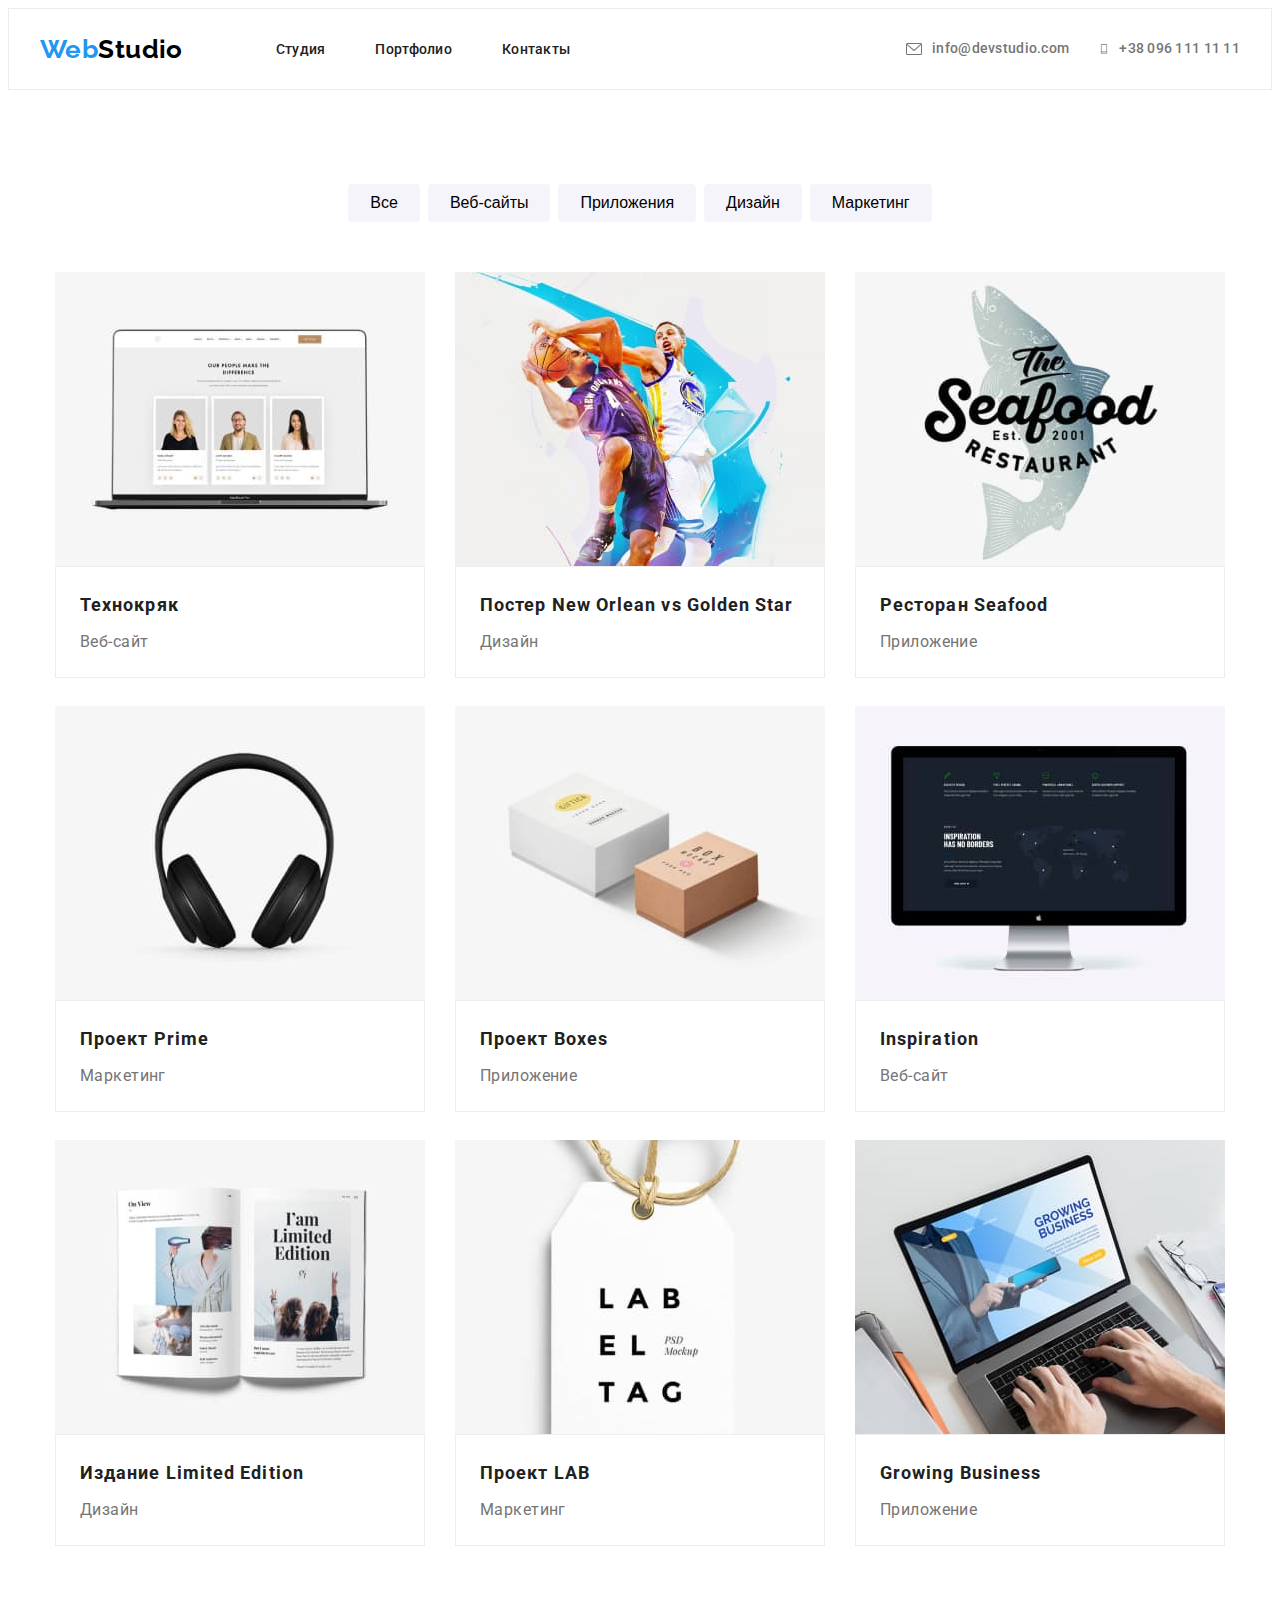
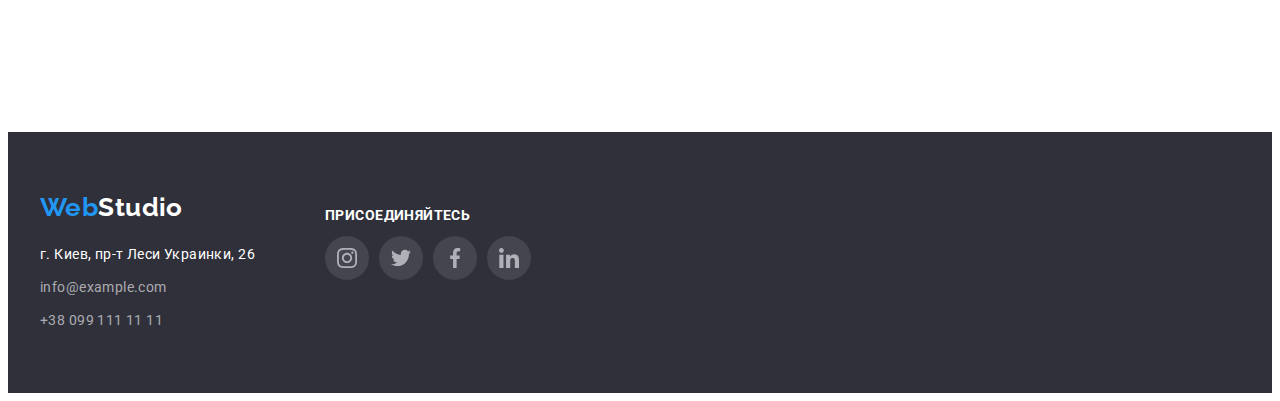
==== portfolio.html @ f8a9a01e "Add files via upload" ====
<!DOCTYPE html>
<html lang="ru">
<head>
    <meta charset="UTF-8">
    <meta http-equiv="X-UA-Compatible" content="IE=edge">
    <meta name="viewport" content="width=device-width, initial-scale=1.0">
    <title>WebStudio</title>
    <link rel="preconnect" href="https://fonts.googleapis.com">
    <link rel="preconnect" href="https://fonts.gstatic.com" crossorigin>
    <link href="https://fonts.googleapis.com/css2?family=Raleway:wght@700&family=Roboto:wght@400;500;700;900&display=swap"
        rel="stylesheet">
    <link rel="stylesheet" href="https://cdnjs.cloudflare.com/ajax/libs/modern-normalize/1.1.0/modern-normalize.min.css"
        integrity="sha512-wpPYUAdjBVSE4KJnH1VR1HeZfpl1ub8YT/NKx4PuQ5NmX2tKuGu6U/JRp5y+Y8XG2tV+wKQpNHVUX03MfMFn9Q=="
        crossorigin="anonymous" referrerpolicy="no-referrer" />
    <link rel="stylesheet" href="./css/styles.css">
</head>
<body>
    <header class="header">
        <div class="container container-header">
        <nav class="header-nav">
            <a class="link header-logo" href="" lang="en">Web<span class="header-logo-boot">Studio</span></a>
            <ul class="list header-list">
                <li class="header-item">
                    <a class="link header-link" href="./index.html">Студия</a>
                </li>
                <li class="header-item">
                    <a class="link header-link" href="./portfolio.html">Портфолио</a>
                </li>
                <li class="header-item">
                    <a class="link header-link" href="">Контакты</a>
                </li>
            </ul>
        </nav>
        <ul class="list header-list-too">
            <li class="header-item-too">
                <a class="header-mail link" href="mailto:info@devstudio.com">
                    <svg class="header-mail-icon" width="16" heigth="12">
                        <use href="imeges/icons.svg#icon-envelope"></use>
                    </svg>
                    info@devstudio.com</a>
            </li>
            <li class="header-item-too">
                <a class="header-tel link" href="tel:+380961111111">
                    <svg class="header-tel-icon" width="10" heigth="16">
                        <use href="imeges/icons.svg#icon-smartphone"></use>
                    </svg>
                    +38 096 111 11 11</a>
            </li>
        </ul>
        </div>
    </header>
    <main>
        <section class="link portfolio section">
            <div class="container">
            <h1 class="visually-hidden">Портфолио</h1>
                <ul class="list menu">
                    <li class="menu-link">
                        <button type="button" class="menu-btn">Все</button>
                    </li>
                    <li class="menu-link">
                        <button type="button" class="menu-btn">Веб-сайты</button>
                    </li>
                    <li class="menu-link">
                        <button type="button" class="menu-btn">Приложения</button>
                    </li>
                    <li class="menu-link">
                        <button type="button" class="menu-btn">Дизайн</button>
                    </li>
                    <li class="menu-link">
                        <button type="button" class="menu-btn">Маркетинг</button>
                    </li>
                </ul>
            <ul class="list bedge section">
               <li class="bedge-list">
                    <a class="link bedge-link" href="">
                    <img src="./imeges/bedge-img-1.jpg" alt="ноутбук">
                    <div class="bedge-text">
                        <h2 class="bedge-title">Технокряк</h2>
                        <p class="bedge-after-title">Веб-сайт</p>
                    </div>
                    </a>
               </li>
               <li class="bedge-list">
                    <a class="link bedge-link" href="">
                    <img src="./imeges/bedge-img-2.jpg" alt="Баскетбол">
                    <div class="bedge-text">
                        <h2 class="bedge-title">Постер New Orlean vs Golden Star</h2>
                        <p class="bedge-after-title">Дизайн</p>
                    </div>
                    </a>
                </li>
                <li class="bedge-list">
                    <a class="link bedge-link" href="">
                    <img src="./imeges/bedge-img-3.jpg" alt="Ресторан">
                    <div class="bedge-text">
                        <h2 class="bedge-title">Ресторан Seafood</h2>
                        <p class="bedge-after-title">Приложение</p>
                    </div>
                    </a>
                </li>
                <li class="bedge-list">
                    <a class="link bedge-link" href="">
                    <img src="./imeges/bedge-img-4.jpg" alt="Наушники">
                    <div class="bedge-text">
                        <h2 class="bedge-title">Проект Prime</h2>
                        <p class="bedge-after-title">Маркетинг</p>
                    </div>
                    </a>
                </li>
                <li class="bedge-list">
                    <a class="link bedge-link" href="">
                    <img src="./imeges/bedge-img-5.jpg" alt="Упаковки">
                    <div class="bedge-text">
                        <h2 class="bedge-title">Проект Boxes</h2>
                        <p class="bedge-after-title">Приложение</p>
                    </div>
                    </a>
                </li>
                <li class="bedge-list">
                    <a class="link bedge-link" href="">
                    <img src="./imeges/bedge-img-6.jpg" alt="Монитор">
                    <div class="bedge-text">
                        <h2 class="bedge-title">Inspiration</h2>
                        <p class="bedge-after-title">Веб-сайт</p>
                    </div>
                    </a>
                </li>
                <li class="bedge-list">
                    <a class="link bedge-link" href="">
                        <img src="./imeges/bedge-img-7.jpg" alt="Журнал">
                        <div class="bedge-text">
                            <h2 class="bedge-title">Издание Limited Edition</h2>
                            <p class="bedge-after-title">Дизайн</p>
                        </div>
                    </a>
                </li>
                <li class="bedge-list">
                    <a class="link bedge-link" href="">
                        <img src="./imeges/bedge-img-8.jpg" alt="Бирка">
                        <div class="bedge-text">
                            <h2 class="bedge-title">Проект LAB</h2>
                            <p class="bedge-after-title">Маркетинг</p>
                        </div>
                    </a>
                </li>
                <li class="bedge-list">
                    <a class="link bedge-link" href="">
                        <img src="./imeges/bedge-img-9.jpg" alt="Ноутбук на столе">
                        <div class="bedge-text">
                            <h2 class="bedge-title">Growing Business</h2>
                            <p class="bedge-after-title">Приложение</p>
                        </div>

                    </a>
                </li>
            </ul>
            </div>
        </section>
        <footer class="footer section">
            <div class="container container-footer">
                <div class="left-block">
                    <a class="link footer-logo" href="" lang="en">Web<span class="footer-logo-boot">Studio</span></a>
                    <address>
                        <ul class="list footer-list">
                            <li class="footer-link">
                                <a class="link footer-item" href="https://goo.gl/maps/QumN5bVakySatVLb9" target="_blank"
                                    rel="noopener noreferrer">г. Киев, пр-т Леси Украинки, 26</a>
                            </li>
                            <li class="footer-link">
                                <a class="link footer-mail" href="mailto:info@example.com">info@example.com</a>
                            </li>
                            <li class="footer-link">
                                <a class="link footer-tel" href="tel:+380991111111">+38 099 111 11 11</a>
                            </li>
                        </ul>
                    </address>
                </div>
                <div class="net-block">
                    <h2 class="net-text">Присоединяйтесь</h2>
                    <ul class="list net-list">
                        <li class="net-social-item">
                            <a href="" class="net-social-link">
                                <svg class="net-social-icon" width="20" height="20">
                                    <use href="imeges/icons.svg#icon-instagram"></use>
                                </svg>
                            </a>
                        </li>
                        <li class="net-social-item">
                            <a href="" class="net-social-link">
                                <svg class="net-social-icon" width="20" height="20">
                                    <use href="imeges/icons.svg#icon-twitter"></use>
                                </svg>
                            </a>
                        </li>
                        <li class="net-social-item">
                            <a href="" class="net-social-link">
                                <svg class="net-social-icon" width="20" height="20">
                                    <use href="imeges/icons.svg#icon-facebook"></use>
                                </svg>
                            </a>
                        </li>
                        <li class="net-social-item">
                            <a href="" class="net-social-link">
                                <svg class="net-social-icon" width="20" height="20">
                                    <use href="imeges/icons.svg#icon-linkedin"></use>
                                </svg>
                            </a>
                        </li>
                    </ul>
                </div>
            </div>
        </footer>
    </main>
</body>
</html>
---- css/styles.css ----
body {
  font-family: "Roboto", sans-serif;
  color: var(--back-color);
  background-color: var(--base-back-color);
  font-size: 14px;
  letter-spacing: 0.03em;
}

.list {
  list-style: none;
}

.link {
  text-decoration: none;
}

:root {
  --base-color: #212121;
  --base-back-color: white;
  --hover-color: #2196f3;
  --btn-hover-color: #188ce8;
  --contact-color: #757575;
  --contact-footer-color: rgba(255, 255, 255, 0.6);
  --title-studio-color: #ffffff;
  --back-color: black;
  --title-back-color: #2f303a;
  --menu-team-color: #f5f4fa;
}

p,
h1,
h2,
h3,
h4 {
  margin: 0;
}

ul {
  margin: 0;
  padding-left: 0;
}

button {
  cursor: pointer;
}

img {
  display: block;
}

.visually-hidden {
  position: absolute;
  width: 1px;
  height: 1px;
  margin: -1px;
  border: 0;
  padding: 0;

  white-space: nowrap;
  clip-path: inset(100%);
  clip: rect(0 0 0 0);
  overflow: hidden;
}

.container {
  width: 1200px;
  margin: 0 auto;
  padding-left: 15px;
  padding-right: 15px;
}

.section {
  padding-top: 94px;
  padding-bottom: 94px;
}

/*--------- HEADER -------- */

.header {
  background-color: var(--base-back-color);
  border: 1px solid #ececec;
}

.container-header {
  height: 80px;
  display: flex;
  align-items: center;
}

.header-nav {
  display: flex;
}

.header-list {
  display: flex;
  align-items: center;
  color: var(--base-color);
}

.header-item:not(:last-child) {
  margin-right: 50px;
}

.header-link {
  font-weight: 500;
  line-height: 1.14;
  letter-spacing: 0.02em;
  color: var(--base-color);
}

.header-logo {
  font-family: Raleway;
  font-weight: bold;
  font-size: 26px;
  line-height: 1.19; /* identical to box height */
  color: var(--hover-color);
  margin-right: 93px;
}

.header-logo-boot {
  font-weight: bold;
  font-size: 26px;
  line-height: 1.19; /* identical to box height */
  color: var(--back-color);
}

.header-list-too {
  display: flex;
  align-items: center;
  margin-left: auto;
}

.header-mail {
  font-weight: 500;
  line-height: 1.14;
  letter-spacing: 0.02em;
  color: var(--contact-color);
  display: flex;
  align-items: center;
  margin-right: 30px;
}

.header-mail-icon {
  margin-right: 10px;
  fill: var(--contact-color);
}

.header-mail:hover,
.header-mail:focus {
  color: var(--hover-color);
}

.header-mail:hover .header-mail-icon,
.header-mail:focus .header-mail-icon {
  fill: var(--hover-color);
}

.header-tel {
  font-weight: 500;
  line-height: 1.14;
  letter-spacing: 0.02em;
  color: var(--contact-color);
  display: flex;
  align-items: center;
}

.header-tel-icon {
  margin-right: 10px;
  fill: var(--contact-color);
}

.header-tel:hover,
.header-tel:focus {
  color: var(--hover-color);
}

.header-tel:hover .header-tel-icon,
.header-tel:focus .header-tel-icon {
  fill: var(--hover-color);
}

.header-link:hover,
.header-link:focus {
  color: var(--hover-color);
}

/*---------TITLE-----------*/

.title-link {
  padding-top: 200px;
  padding-bottom: 200px;
  background-color: var(--title-back-color);
  background-image: linear-gradient(
      rgba(47, 48, 58, 0.4),
      rgba(47, 48, 58, 0.4)
    ),
    url(../imeges/bg-maine.jpg);
  background-repeat: no-repeat;
  background-position: center;
  background-size: cover;
}

.container-title {
  display: flex;
  flex-direction: column;
  align-items: center;
}

.title {
  font-weight: 900;
  font-size: 44px;
  line-height: 1.36; /* or 136% */
  text-align: center;
  letter-spacing: 0.06em;
  text-transform: uppercase;
  color: var(--title-studio-color);
  margin-bottom: 30px;
  width: 696px;
}

.title-btn {
  font-weight: bold;
  font-size: 16px;
  line-height: 1.87; /* identical to box height, or 187% */
  width: 200px;
  height: 50px;
  display: flex;
  align-items: center;
  text-align: center;
  justify-content: center;
  letter-spacing: 0.06em;
  background-color: var(--hover-color);
  color: var(--title-studio-color);
  box-shadow: 0px 4px 4px rgba(0, 0, 0, 0.15);
  border-radius: 4px;
  border: navy;
}

.title-btn:hover,
.title-btn:focus {
  background-color: var(--btn-hover-color);
}

/*---------MENU----------*/

.menu {
  display: flex;
  justify-content: center;
  padding-bottom: 0px;
  margin-bottom: 50px;
}

.menu-btn {
  font-weight: 500;
  font-size: 16px;
  line-height: 1.62; /* identical to box height, or 162% */
  text-align: center;
  background: var(--menu-team-color);
  border-radius: 4px;
  padding: 6px 22px;
  border: navy;
}

.menu-link:not(:last-child) {
  margin-right: 8px;
}

.menu-btn:hover,
.menu-btn:focus {
  background-color: var(--hover-color);
  color: var(--title-studio-color);
  box-shadow: 0px 3px 1px rgba(0, 0, 0, 0.1), 0px 1px 2px rgba(0, 0, 0, 0.08),
    0px 2px 2px rgba(0, 0, 0, 0.12);
  border-radius: 4px;
}

/*-------PRIOR--------*/

.prior-list {
  display: flex;
  justify-content: center;
}

.prior-box-icon {
  width: 270px;
  height: 120px;
  background: #f5f4fa;
  border-radius: 4px;
  margin-bottom: 30px;
  display: flex;
  justify-content: center;
  align-items: center;
}

.prior-title-list {
  font-style: normal;
  font-weight: bold;
  line-height: 1.14;
  text-transform: uppercase;
  margin-bottom: 10px;
}

.prior-item:not(:last-child) {
  margin-right: 30px;
}

.prior-after-title {
  line-height: 1.71; /* or 171% */
  width: 270px;
  color: var(--contact-color);
}

/*--------WORK--------*/

.work {
  padding-top: 0px;
}
.work-list {
  display: flex;
  justify-content: center;
}

.work-item:not(:last-child) {
  margin-right: 30px;
}

.work-item {
  max-width: 100%;
  height: auto;
}

.work-title {
  font-weight: bold;
  font-size: 36px;
  line-height: 1.16;
  text-align: center;
  margin-bottom: 50px;
}

/*---------TEAM---------*/

.team {
  font-weight: bold;
  font-size: 36px;
  line-height: 1.16;
  text-align: center;
  background: var(--menu-team-color);
}

.team-item {
  background: var(--title-studio-color); /* material shadow v1 */
  box-shadow: 0px 1px 3px rgba(0, 0, 0, 0.12), 0px 1px 1px rgba(0, 0, 0, 0.14),
    0px 2px 1px rgba(0, 0, 0, 0.2);
  border-radius: 0px 0px 4px 4px;
}
.team-item:not(:last-child) {
  margin-right: 30px;
}

.team-list {
  display: flex;
  justify-content: center;
}

.team-title {
  font-weight: bold;
  font-size: 36px;
  line-height: 1.16;
  text-align: center;
  margin-bottom: 50px;
}

.team-item-content {
  padding-top: 30px;
}

.team-title-list {
  font-weight: 500;
  font-size: 16px;
  line-height: 1.18; /* identical to box height */
  text-align: center;
  margin-bottom: 10px;
}

.team-after-title {
  font-weight: normal;
  font-size: 16px;
  line-height: 1.18; /* identical to box height */
  text-align: center;
  color: var(--contact-color);
  letter-spacing: 0.03em;
  margin-bottom: 16px;
}

.team-social-list {
  display: flex;
  justify-content: center;
}

.team-social-item + .team-social-item {
  margin-left: 10px;
}

.team-social-link {
  width: 44px;
  height: 44px;
  background: #ffffff;
  display: flex;
  justify-content: center;
  align-items: center;
  border-radius: 50%;
  margin-bottom: 30px;
}

.team-social-icon {
  fill: #afb1b8;
}

.team-social-link:hover,
.team-social-link:focus {
  background-color: #2196f3;
}

.team-social-link:hover .team-social-icon,
.team-social-link:focus .team-social-icon {
  fill: #ffffff;
}

/*------------BEDGE--------------*/

.bedge {
  display: flex;
  flex-wrap: wrap;
  justify-content: center;
  padding-top: 0px;
}

.bedge-list {
  width: 370px;
  height: 404px;
  background: #ffffff;
  box-sizing: border-box;
}

.bedge-list:hover,
.bedge-list:focus {
  box-shadow: 0px 1px 1px rgba(0, 0, 0, 0.12), 0px 4px 4px rgba(0, 0, 0, 0.06),
    1px 4px 6px rgba(0, 0, 0, 0.16);
}
.bedge-text {
  padding-top: 20px;
  padding-bottom: 20px;
  padding-left: 24px;
  padding-right: 24px;
  border: 1px solid #eeeeee;
}

.bedge-list:not(:nth-child(3n + 3)) {
  margin-right: 30px;
}

.bedge-list:not(:nth-child(n + 7)) {
  margin-bottom: 30px;
}

.bedge-title {
  font-weight: bold;
  font-size: 18px;
  line-height: 2; /* identical to box height, or 200% */
  letter-spacing: 0.06em;
  color: var(--base-color);
  margin-bottom: 4px;
}

.bedge-after-title {
  font-size: 16px;
  line-height: 1.87; /* identical to box height, or 187% */
  color: var(--contact-color);
}

/*------------CLIENT-------------*/

.regular-client {
  font-style: normal;
  font-weight: bold;
  font-size: 36px;
  line-height: 1.16;
  text-align: center;
  letter-spacing: 0.03em;
  color: var(--base-color);
  margin-bottom: 50px;
}

.regular-client-list {
  display: flex;
  justify-content: center;
}

.regular-client-item {
  width: 170px;
  height: 92px;
  border: 1px solid #afb1b8;
  box-sizing: border-box;
  border-radius: 4px;
  display: flex;
  justify-content: center;
  align-items: center;
}

.client {
  fill: #afb1b8;
}

.regular-client-link:not(:last-child) {
  margin-right: 30px;
}

.regular-client-item:hover,
.regular-client-item:focus {
  border: 1px solid #2196f3;
  box-sizing: border-box;
  border-radius: 4px;
}

.regular-client-item:hover .client,
.regular-client-item:focus .client {
  fill: #2196f3;
}

/*------------FOOTER-------------*/

.footer {
  background-color: var(--title-back-color);
  padding-top: 60px;
  padding-bottom: 60px;
}

.container-footer {
  display: flex;
  align-items: center;
}

.footer-list {
  margin-top: 20px;
}

.footer-link:not(:last-child) {
  margin-bottom: 9px;
}

.left-block {
  margin-right: 70px;
}

.footer-logo {
  font-family: Raleway;
  font-weight: bold;
  font-size: 26px;
  line-height: 1.19; /* identical to box height */
  color: var(--hover-color);
}

.footer-logo-boot {
  font-weight: bold;
  font-size: 26px;
  line-height: 1.19; /* identical to box height */
  color: var(--base-back-color);
}

.footer-item {
  font-style: normal;
  line-height: 1.71; /* or 171% */
  color: var(--title-studio-color);
}

.footer-mail {
  font-style: normal;
  line-height: 1.71; /* or 171% */
  color: var(--contact-footer-color);
}

.footer-tel {
  font-style: normal;
  line-height: 1.71; /* or 171% */
  color: var(--contact-footer-color);
}

.footer-item:hover,
.footer-item:focus {
  color: var(--hover-color);
}

.footer-mail:hover,
.footer-mail:focus {
  color: var(--hover-color);
}

.footer-tel:hover {
  color: var(--hover-color);
}

.net-block {
  display: flex;
  flex-direction: column;
}

.net-text {
  font-style: normal;
  font-weight: bold;
  font-size: 14px;
  line-height: 1.14px;
  letter-spacing: 0.03em;
  text-transform: uppercase;
  color: #ffffff;
  margin-bottom: 20px;
}

.net-list {
  display: flex;
  justify-content: left;
  align-items: center;
}

.net-social-list {
  display: flex;
  justify-content: center;
}

.net-social-item + .net-social-item {
  margin-left: 10px;
}

.net-social-link {
  width: 44px;
  height: 44px;
  background: rgba(255, 255, 255, 0.1);
  display: flex;
  justify-content: center;
  align-items: center;
  border-radius: 50%;
  margin-bottom: 30px;
}

.net-social-icon {
  fill: #afb1b8;
}

.net-social-link:hover,
.net-social-link:focus {
  background-color: #2196f3;
}

.net-social-link:hover .net-social-icon,
.net-social-link:focus .net-social-icon {
  fill: #ffffff;
}
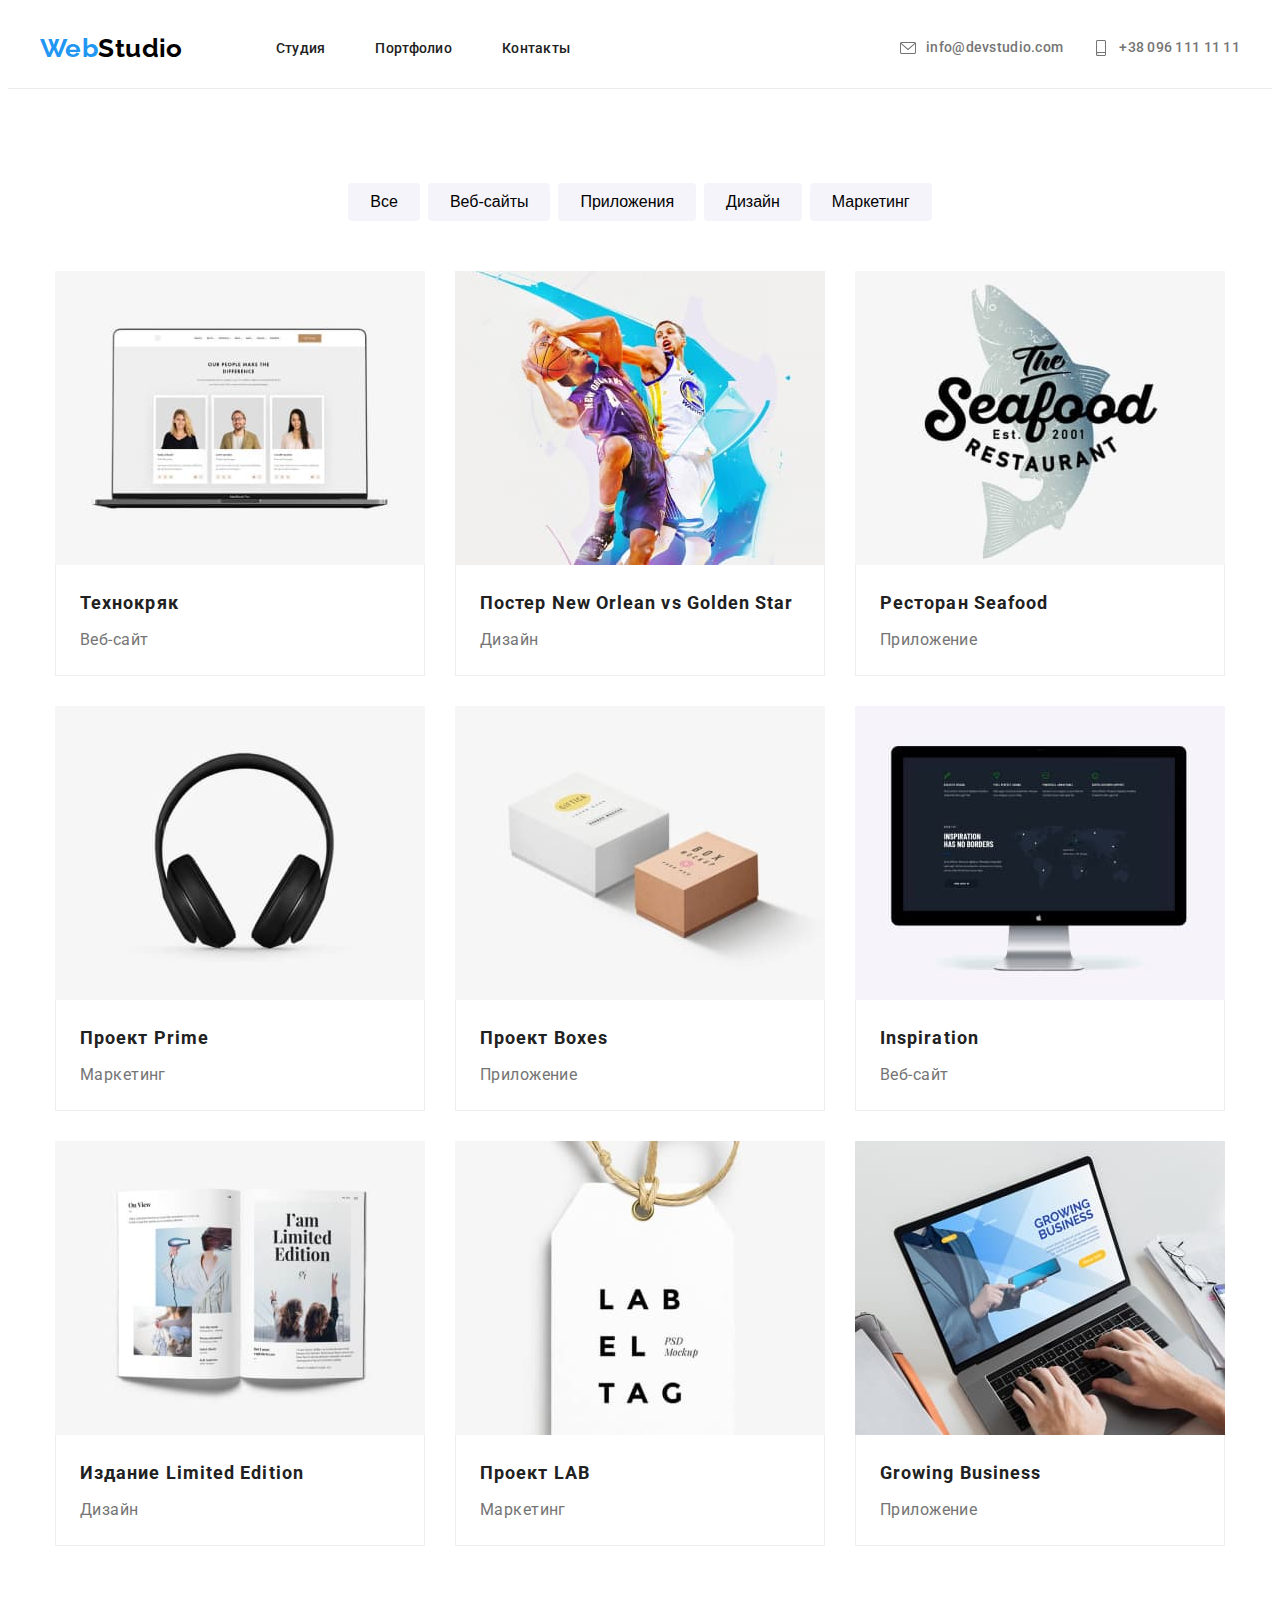
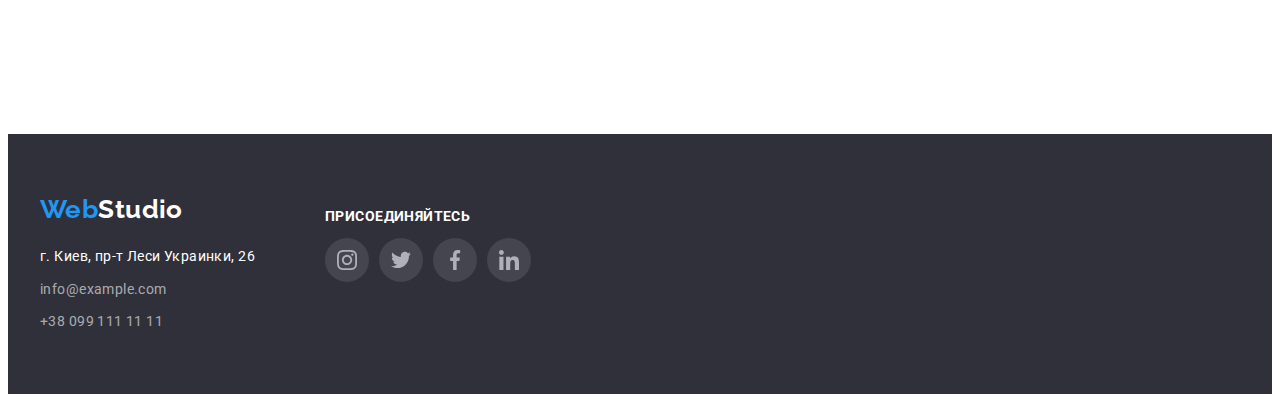
==== commit e2567f18: "Add files via upload" ====
--- a/portfolio.html
+++ b/portfolio.html
@@ -34,15 +34,15 @@
         <ul class="list header-list-too">
             <li class="header-item-too">
                 <a class="header-mail link" href="mailto:info@devstudio.com">
-                    <svg class="header-mail-icon" width="16" heigth="12">
-                        <use href="imeges/icons.svg#icon-envelope"></use>
+                    <svg class="header-mail-icon" width="16" height="16">
+                        <use href="./imeges/icons.svg#icon-envelope"></use>
                     </svg>
                     info@devstudio.com</a>
             </li>
             <li class="header-item-too">
                 <a class="header-tel link" href="tel:+380961111111">
-                    <svg class="header-tel-icon" width="10" heigth="16">
-                        <use href="imeges/icons.svg#icon-smartphone"></use>
+                    <svg class="header-tel-icon" width="16" height="16">
+                        <use href="./imeges/icons.svg#icon-smartphone"></use>
                     </svg>
                     +38 096 111 11 11</a>
             </li>
@@ -181,28 +181,28 @@
                         <li class="net-social-item">
                             <a href="" class="net-social-link">
                                 <svg class="net-social-icon" width="20" height="20">
-                                    <use href="imeges/icons.svg#icon-instagram"></use>
-                                </svg>
-                            </a>
-                        </li>
-                        <li class="net-social-item">
-                            <a href="" class="net-social-link">
-                                <svg class="net-social-icon" width="20" height="20">
-                                    <use href="imeges/icons.svg#icon-twitter"></use>
-                                </svg>
-                            </a>
-                        </li>
-                        <li class="net-social-item">
-                            <a href="" class="net-social-link">
-                                <svg class="net-social-icon" width="20" height="20">
-                                    <use href="imeges/icons.svg#icon-facebook"></use>
-                                </svg>
-                            </a>
-                        </li>
-                        <li class="net-social-item">
-                            <a href="" class="net-social-link">
-                                <svg class="net-social-icon" width="20" height="20">
-                                    <use href="imeges/icons.svg#icon-linkedin"></use>
+                                    <use href="./imeges/icons.svg#icon-instagram"></use>
+                                </svg>
+                            </a>
+                        </li>
+                        <li class="net-social-item">
+                            <a href="" class="net-social-link">
+                                <svg class="net-social-icon" width="20" height="20">
+                                    <use href="./imeges/icons.svg#icon-twitter"></use>
+                                </svg>
+                            </a>
+                        </li>
+                        <li class="net-social-item">
+                            <a href="" class="net-social-link">
+                                <svg class="net-social-icon" width="20" height="20">
+                                    <use href="./imeges/icons.svg#icon-facebook"></use>
+                                </svg>
+                            </a>
+                        </li>
+                        <li class="net-social-item">
+                            <a href="" class="net-social-link">
+                                <svg class="net-social-icon" width="20" height="20">
+                                    <use href="./imeges/icons.svg#icon-linkedin"></use>
                                 </svg>
                             </a>
                         </li>
--- a/css/styles.css
+++ b/css/styles.css
@@ -78,7 +78,7 @@
 
 .header {
   background-color: var(--base-back-color);
-  border: 1px solid #ececec;
+  border-bottom: 1px solid #ececec;
 }
 
 .container-header {
@@ -198,6 +198,9 @@
   background-repeat: no-repeat;
   background-position: center;
   background-size: cover;
+  max-width: 1600px;
+  height: 600px;
+  margin: 0 auto;
 }
 
 .container-title {
@@ -436,23 +439,26 @@
 }
 
 .bedge-list {
+  display: flex;
   width: 370px;
-  height: 404px;
   background: #ffffff;
   box-sizing: border-box;
 }
 
-.bedge-list:hover,
-.bedge-list:focus {
+.bedge-link:hover,
+.bedge-link:focus {
   box-shadow: 0px 1px 1px rgba(0, 0, 0, 0.12), 0px 4px 4px rgba(0, 0, 0, 0.06),
     1px 4px 6px rgba(0, 0, 0, 0.16);
 }
+
 .bedge-text {
   padding-top: 20px;
   padding-bottom: 20px;
   padding-left: 24px;
   padding-right: 24px;
-  border: 1px solid #eeeeee;
+  border-left: 1px solid #eeeeee;
+  border-right: 1px solid #eeeeee;
+  border-bottom: 1px solid #eeeeee;
 }
 
 .bedge-list:not(:nth-child(3n + 3)) {
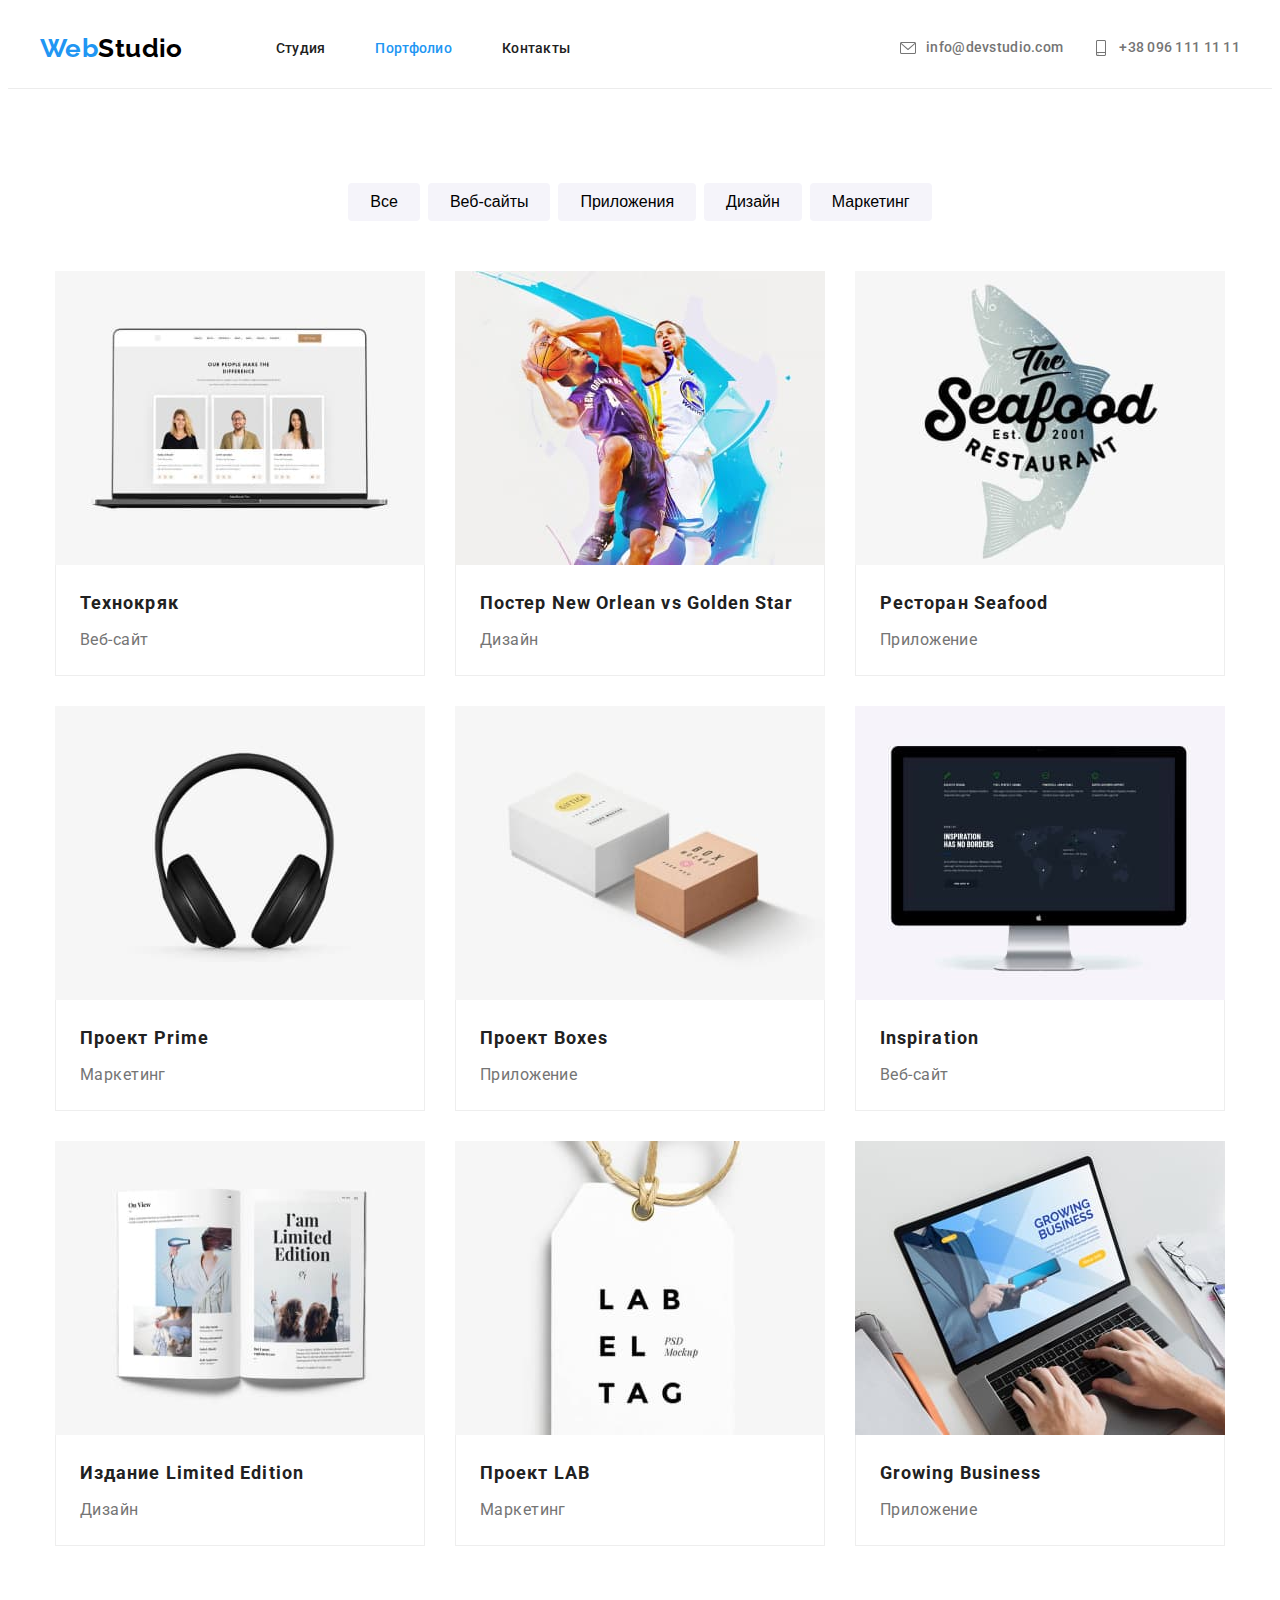
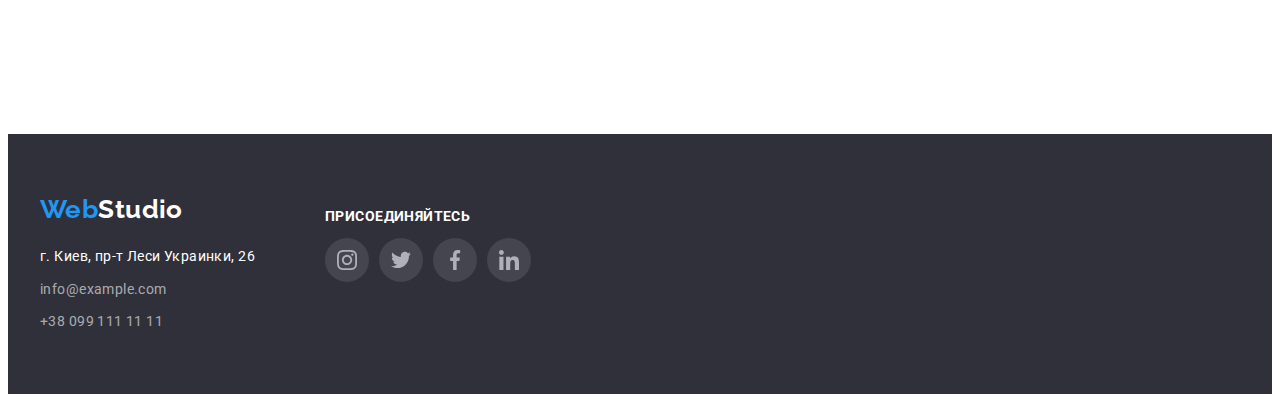
==== commit 29db0148: "Add files via upload" ====
--- a/portfolio.html
+++ b/portfolio.html
@@ -24,7 +24,7 @@
                     <a class="link header-link" href="./index.html">Студия</a>
                 </li>
                 <li class="header-item">
-                    <a class="link header-link" href="./portfolio.html">Портфолио</a>
+                    <a class="link header-link header-link-hover" href="./portfolio.html">Портфолио</a>
                 </li>
                 <li class="header-item">
                     <a class="link header-link" href="">Контакты</a>
--- a/css/styles.css
+++ b/css/styles.css
@@ -106,6 +106,10 @@
   line-height: 1.14;
   letter-spacing: 0.02em;
   color: var(--base-color);
+}
+
+.header-link-hover {
+  color: var(--hover-color);
 }
 
 .header-logo {
